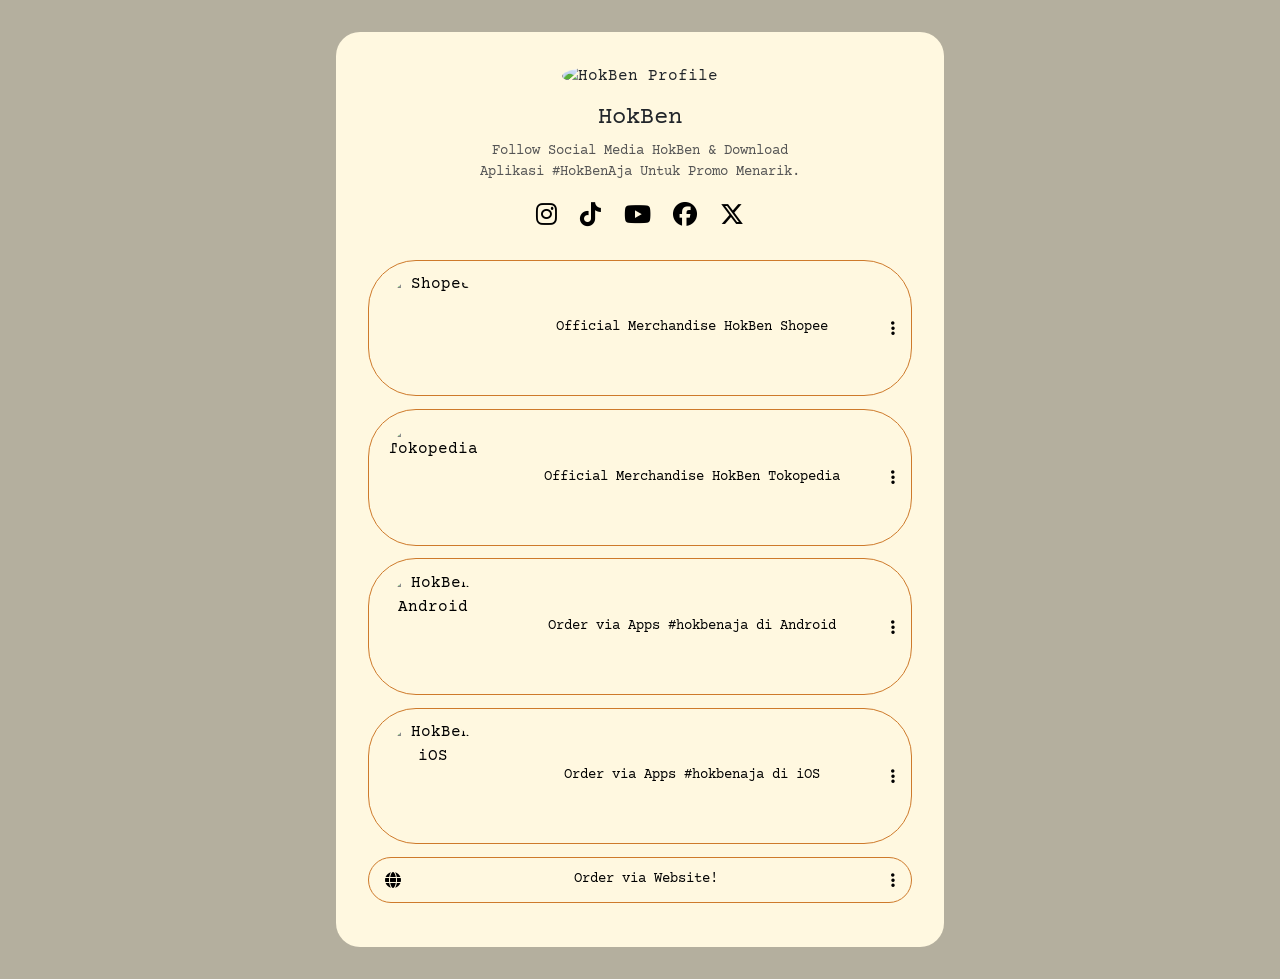
==== linktree.html @ 63de99ca "tugas pertemuan 5" ====
<!DOCTYPE html>
<html lang="en">

<head>
  <title>Tugas pertemuan 5 linktree</title>
  <meta charset="utf-8">
  <meta name="viewport" content="width=device-width, initial-scale=1">
  <link href="https://fonts.googleapis.com" rel="preconnect">
  <link href="https://fonts.gstatic.com" rel="preconnect" crossorigin>
  <link href="https://fonts.googleapis.com/css2?family=Courier+Prime:wght@400;700&display=swap" rel="stylesheet">
  <link rel="stylesheet" href="https://cdn.jsdelivr.net/npm/bootstrap@4.6.2/dist/css/bootstrap.min.css">

  <!--font awesome buat logo logo-->
  <link rel="stylesheet" href="https://cdnjs.cloudflare.com/ajax/libs/font-awesome/6.5.0/css/all.min.css">

  <style>
    /* =====body===== */
    body {
      background-color: #b4af9e;
      display: flex;
      justify-content: center;
      font-family: 'Courier Prime', monospace;
    }

    /* =====header utama===== */
    .header-utama {
      background-color: #fff8e0;
      width: 100%;
      max-width: 38rem;
      border-radius: 1.5rem;
      padding: 2rem;
      margin-top: 2rem;
      margin-bottom: 2rem;
      text-align: center;
      height: fit-content;
    }

    /* =====foto profil===== */
    .header-utama img.rounded-circle {
      width: 6rem;
      height: 6rem;
      object-fit: cover;
      margin-bottom: 1rem;
    }

    /* =====nama===== */
    .header-utama h4 {
      font-weight: 400;
      margin-bottom: 0.5rem;
    }

    /* =====deskripsi===== */
    .header-utama p {
      font-size: 0.9rem;
      color: #555;
      margin-bottom: 1rem;
    }

    /* =====sosmed awesome===== */
    .sosmed a {
      color: black;
      font-size: 1.5rem;
      margin: 0 0.4rem;
      transition: transform 0.2s ease;
      display: inline-block;
    }

    .sosmed a:hover {
      transform: scale(1.2);
      color: #555;
    }

    /* =====tombol link===== */
    .tombol-link {
      background-color: #fff8e0;
      border: 0.08rem solid #ce7a2b;
      border-radius: 3rem;
      padding: 0.7rem 1rem;
      margin-bottom: 0.8rem;
      color: black;
      transition: background-color 0.2s ease, transform 0.2s ease;
    }

    .tombol-link:hover {
      background-color: #f0e8d0;
      color: black;
      text-decoration: none;
    }

    /* =====logo di tombol===== */
    .tombol-link img {
      width: 2rem;
      height: 2rem;
      object-fit: contain;
      margin-right: 0.8rem;
      flex-shrink: 0;
      border-radius: 50%;
    }


    /* =====teks di tombol===== */
    .tombol-link span {
      flex-grow: 1;
      font-size: 0.9rem;
      text-align: center;
    }

    /* =====titik tiga===== */
    .tombol-link .fa-ellipsis-v {
      font-size: 1rem;
      color: #aaa;
      flex-shrink: 0;
    }

    /* =====globe===== */
    .icon-globe {
      font-size: 2rem;
      margin-right: 0.8rem;
      flex-shrink: 0;
      color: black;
    }
  </style>
</head>

<body>
  <div class="header-utama">
    <!--header profil-->
    <img src="https://upload.wikimedia.org/wikipedia/id/f/f1/HokBen_new_logo.png" class="rounded-circle img-fluid"
      alt="HokBen Profile">

    <h4>HokBen</h4>
    <p>Follow Social Media HokBen & Download <br>
      Aplikasi #HokBenAja Untuk Promo Menarik.</p>

    <!--icon social media-->
    <div class="sosmed mt-3">
      <a href="#"><i class="fa-brands fa-instagram"></i></a>
      <a href="#"><i class="fa-brands fa-tiktok"></i></a>
      <a href="#"><i class="fa-brands fa-youtube"></i></a>
      <a href="#"><i class="fa-brands fa-facebook"></i></a>
      <a href="#"><i class="fa-brands fa-x-twitter"></i></a>
    </div>

    <!--tombol link link-->
    <div class="tombol-wrapper mt-4">

      <!--tombol 1-->
      <a href="#" class="tombol-link d-flex align-items-center">
        <img src="https://images.seeklogo.com/logo-png/32/1/shopee-logo-png_seeklogo-326282.png" class="rounded-circle"
          alt="Shopee">
        <span>Official Merchandise HokBen Shopee</span>
        <i class="fa-solid fa-ellipsis-vertical"></i>
      </a>

      <!--tombol 2-->
      <a href="#" class="tombol-link d-flex align-items-center">
        <img src="https://images.seeklogo.com/logo-png/37/1/tokopedia-logo-png_seeklogo-373974.png"
          class="rounded-circle" alt="Tokopedia">
        <span>Official Merchandise HokBen Tokopedia</span>
        <i class="fa-solid fa-ellipsis-vertical"></i>
      </a>

      <!--tombol 3-->
      <a href="#" class="tombol-link d-flex align-items-center">
        <img src="https://upload.wikimedia.org/wikipedia/id/f/f1/HokBen_new_logo.png" class="rounded-circle"
          alt="HokBen Android">
        <span>Order via Apps #hokbenaja di Android</span>
        <i class="fa-solid fa-ellipsis-vertical"></i>
      </a>

      <!--tombol 4-->
      <a href="#" class="tombol-link d-flex align-items-center">
        <img src="https://upload.wikimedia.org/wikipedia/id/f/f1/HokBen_new_logo.png" class="rounded-circle"
          alt="HokBen iOS">
        <span>Order via Apps #hokbenaja di iOS</span>
        <i class="fa-solid fa-ellipsis-vertical"></i>
      </a>

      <!-- Tombol 5 -->
      <a href="#" class="tombol-link d-flex align-items-center">
        <i class="fa-solid fa-globe"></i>
        <span>Order via Website!</span>
        <i class="fa-solid fa-ellipsis-vertical"></i>
      </a>

    </div>
  </div>

  <!--script dibawah biar website ga lambat-->
  <script src="https://cdn.jsdelivr.net/npm/jquery@3.7.1/dist/jquery.slim.min.js"></script>
  <script src="https://cdn.jsdelivr.net/npm/popper.js@1.16.1/dist/umd/popper.min.js"></script>
  <script src="https://cdn.jsdelivr.net/npm/bootstrap@4.6.2/dist/js/bootstrap.bundle.min.js"></script>

</body>

</html>
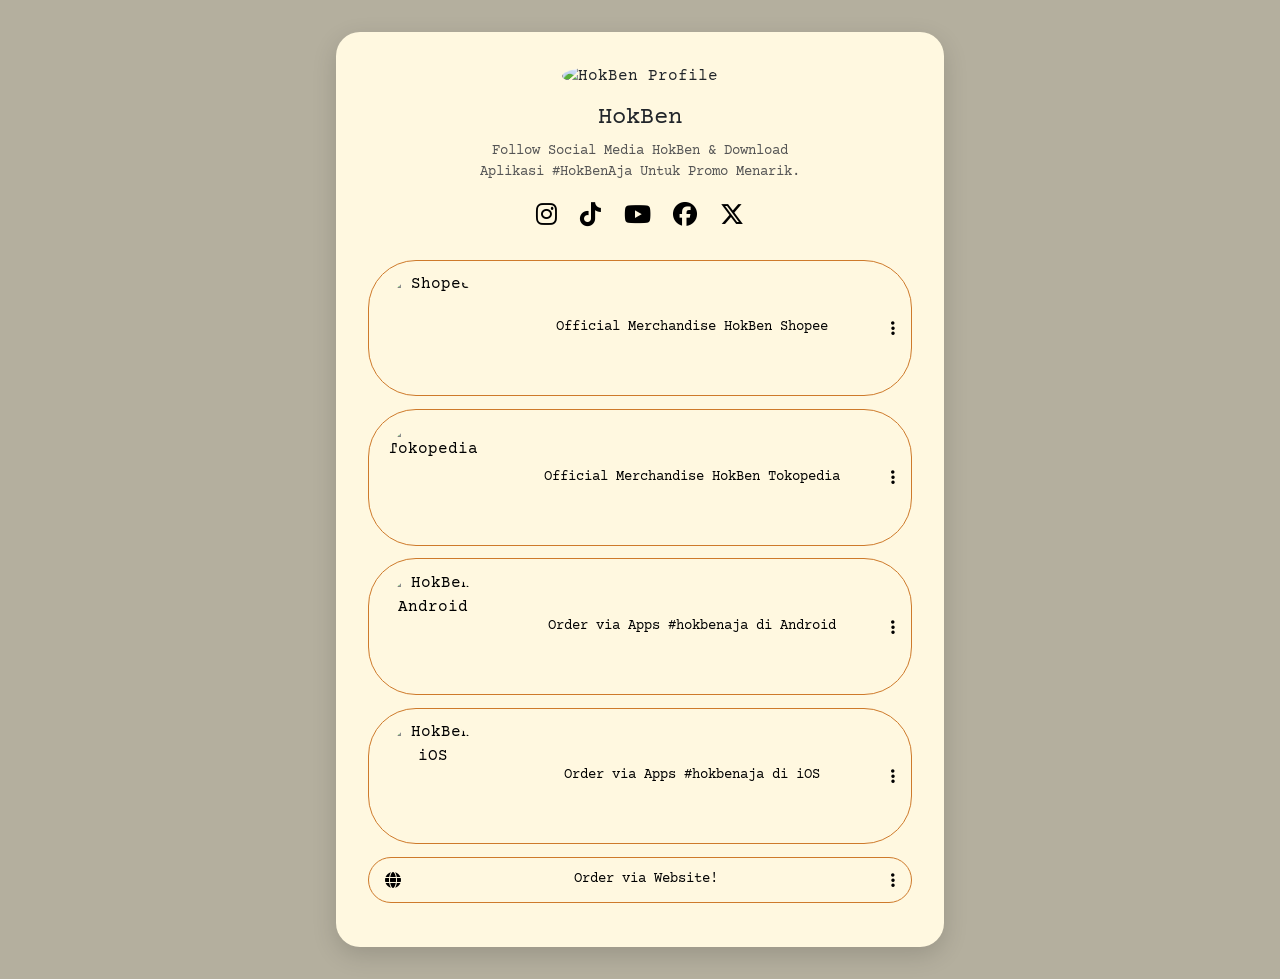
==== commit aac974cd: "tugas pertemuan 5" ====
--- a/linktree.html
+++ b/linktree.html
@@ -33,6 +33,7 @@
       margin-bottom: 2rem;
       text-align: center;
       height: fit-content;
+      box-shadow: 0 0.5rem 1.5rem rgba(0, 0, 0, 0.15); 
     }
 
     /* =====foto profil===== */
@@ -89,8 +90,8 @@
 
     /* =====logo di tombol===== */
     .tombol-link img {
-      width: 2rem;
-      height: 2rem;
+      width: 1rem;
+      height: 1rem;
       object-fit: contain;
       margin-right: 0.8rem;
       flex-shrink: 0;
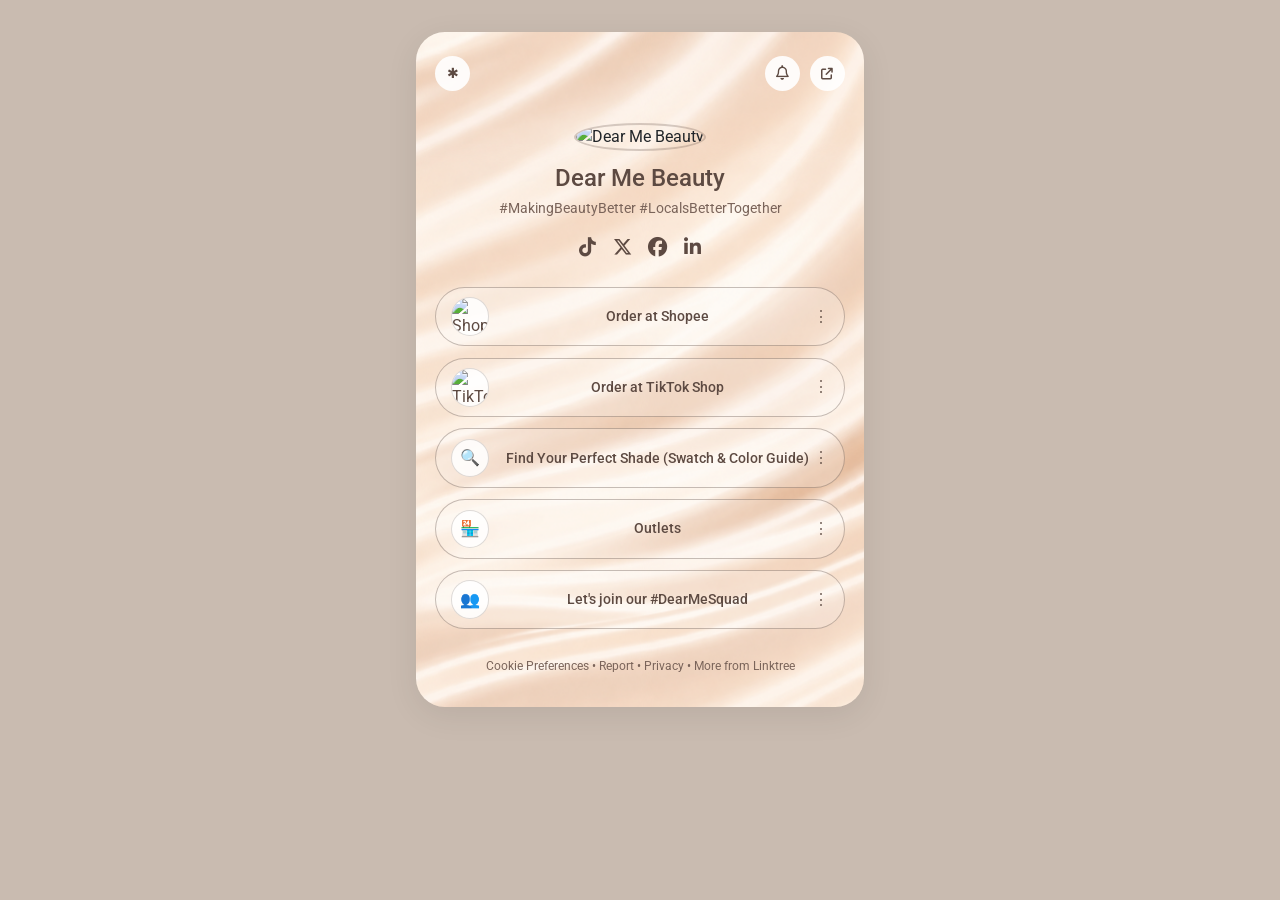
==== commit 51c1f454: "Tugas pra ETS" ====
--- a/linktree.html
+++ b/linktree.html
@@ -2,196 +2,279 @@
 <html lang="en">
 
 <head>
-  <title>Tugas pertemuan 5 linktree</title>
-  <meta charset="utf-8">
-  <meta name="viewport" content="width=device-width, initial-scale=1">
-  <link href="https://fonts.googleapis.com" rel="preconnect">
-  <link href="https://fonts.gstatic.com" rel="preconnect" crossorigin>
-  <link href="https://fonts.googleapis.com/css2?family=Courier+Prime:wght@400;700&display=swap" rel="stylesheet">
-  <link rel="stylesheet" href="https://cdn.jsdelivr.net/npm/bootstrap@4.6.2/dist/css/bootstrap.min.css">
-
-  <!--font awesome buat logo logo-->
-  <link rel="stylesheet" href="https://cdnjs.cloudflare.com/ajax/libs/font-awesome/6.5.0/css/all.min.css">
-
-  <style>
-    /* =====body===== */
-    body {
-      background-color: #b4af9e;
-      display: flex;
-      justify-content: center;
-      font-family: 'Courier Prime', monospace;
-    }
-
-    /* =====header utama===== */
-    .header-utama {
-      background-color: #fff8e0;
-      width: 100%;
-      max-width: 38rem;
-      border-radius: 1.5rem;
-      padding: 2rem;
-      margin-top: 2rem;
-      margin-bottom: 2rem;
-      text-align: center;
-      height: fit-content;
-      box-shadow: 0 0.5rem 1.5rem rgba(0, 0, 0, 0.15); 
-    }
-
-    /* =====foto profil===== */
-    .header-utama img.rounded-circle {
-      width: 6rem;
-      height: 6rem;
-      object-fit: cover;
-      margin-bottom: 1rem;
-    }
-
-    /* =====nama===== */
-    .header-utama h4 {
-      font-weight: 400;
-      margin-bottom: 0.5rem;
-    }
-
-    /* =====deskripsi===== */
-    .header-utama p {
-      font-size: 0.9rem;
-      color: #555;
-      margin-bottom: 1rem;
-    }
-
-    /* =====sosmed awesome===== */
-    .sosmed a {
-      color: black;
-      font-size: 1.5rem;
-      margin: 0 0.4rem;
-      transition: transform 0.2s ease;
-      display: inline-block;
-    }
-
-    .sosmed a:hover {
-      transform: scale(1.2);
-      color: #555;
-    }
-
-    /* =====tombol link===== */
-    .tombol-link {
-      background-color: #fff8e0;
-      border: 0.08rem solid #ce7a2b;
-      border-radius: 3rem;
-      padding: 0.7rem 1rem;
-      margin-bottom: 0.8rem;
-      color: black;
-      transition: background-color 0.2s ease, transform 0.2s ease;
-    }
-
-    .tombol-link:hover {
-      background-color: #f0e8d0;
-      color: black;
-      text-decoration: none;
-    }
-
-    /* =====logo di tombol===== */
-    .tombol-link img {
-      width: 1rem;
-      height: 1rem;
-      object-fit: contain;
-      margin-right: 0.8rem;
-      flex-shrink: 0;
-      border-radius: 50%;
-    }
-
-
-    /* =====teks di tombol===== */
-    .tombol-link span {
-      flex-grow: 1;
-      font-size: 0.9rem;
-      text-align: center;
-    }
-
-    /* =====titik tiga===== */
-    .tombol-link .fa-ellipsis-v {
-      font-size: 1rem;
-      color: #aaa;
-      flex-shrink: 0;
-    }
-
-    /* =====globe===== */
-    .icon-globe {
-      font-size: 2rem;
-      margin-right: 0.8rem;
-      flex-shrink: 0;
-      color: black;
-    }
-  </style>
+    <title>Tugas pertemuan 5 linktree</title>
+    <meta charset="utf-8">
+    <meta name="viewport" content="width=device-width, initial-scale=1">
+
+    <!-- Google Font -->
+    <link rel="preconnect" href="https://fonts.googleapis.com">
+    <link rel="preconnect" href="https://fonts.gstatic.com" crossorigin>
+    <link
+        href="https://fonts.googleapis.com/css2?family=Lexend:wght@100..900&family=Montserrat:ital,wght@0,100..900;1,100..900&family=Open+Sans:ital,wght@0,300..800;1,300..800&family=Oswald:wght@200..700&family=Raleway:ital,wght@0,100..900;1,100..900&family=Roboto:ital,wght@0,100..900;1,100..900&display=swap"
+        rel="stylesheet">
+
+    <!-- Bootstrap -->
+    <link rel="stylesheet" href="https://cdn.jsdelivr.net/npm/bootstrap@4.6.2/dist/css/bootstrap.min.css">
+
+    <!-- Font Awesome -->
+    <link rel="stylesheet" href="https://cdnjs.cloudflare.com/ajax/libs/font-awesome/6.5.0/css/all.min.css">
+
+    <style>
+        /* =====body===== */
+        body {
+            background-color: #c9bbb0;
+            min-height: 100vh;
+            display: flex;
+            justify-content: center;
+            align-items: flex-start;
+            padding: 2rem 1rem;
+        }
+
+        /* =====card utama===== */
+        .card-lt {
+            width: 100%;
+            max-width: 28rem;
+            border-radius: 1.8rem;
+            padding: 1.5rem 1.2rem 2rem;
+            position: relative;
+            overflow: hidden;
+            background-image: url("assets/img/silk-bg.png");
+            background-size: cover;
+            background-position: center;
+            background-repeat: no-repeat;
+
+            box-shadow: 0 0.5rem 2rem rgba(0, 0, 0, 0.08);
+        }
+
+
+
+        /* =====header===== */
+        .header {
+            display: flex;
+            justify-content: space-between;
+            align-items: center;
+            margin-bottom: 2rem;
+        }
+
+        .header-right {
+            display: flex;
+            gap: 0.6rem;
+        }
+
+        /* bulatan putih header */
+        .h-circle {
+            width: 2.2rem;
+            height: 2.2rem;
+            border-radius: 50%;
+            background: rgba(255, 255, 255, 0.9);
+            display: flex;
+            justify-content: center;
+            align-items: center;
+            font-size: 0.9rem;
+            color: #5d4a42;
+            position: relative;
+            cursor: pointer;
+        }
+
+        /* =====profile===== */
+        .profile {
+            text-align: center;
+            margin-bottom: 1.5rem;
+        }
+
+        .profile img {
+            width: 5rem;
+            height: 5rem;
+            border-radius: 50%;
+            object-fit: cover;
+            margin-bottom: 0.8rem;
+            border: 0.15rem solid rgba(93, 74, 66, 0.25);
+        }
+
+        .profile h4 {
+            font-weight: 500;
+            color: #5d4a42;
+            margin-bottom: 0.3rem;
+        }
+
+        .profile p {
+            font-size: 0.85rem;
+            color: #7a645a;
+            margin-bottom: 1rem;
+        }
+
+        /* =====sosmed===== */
+        .sosmed a {
+            color: #5d4a42;
+            font-size: 1.2rem;
+            margin: 0 0.4rem;
+            transition: transform 0.2s;
+            display: inline-block;
+        }
+
+        .sosmed a:hover {
+            transform: scale(1.2);
+        }
+
+        /* =====tombol link===== */
+        .tombol-link {
+            display: flex;
+            align-items: center;
+            justify-content: space-between;
+            padding: 0.6rem 0.9rem;
+            border-radius: 999rem;
+            border: 0.08rem solid rgba(93, 74, 66, 0.35);
+            background: rgba(255, 255, 255, 0.22);
+            color: #5d4a42;
+            margin-bottom: 0.7rem;
+            text-decoration: none;
+            transition: background 0.2s;
+            outline: none;
+        }
+
+        .tombol-link:hover,
+        .tombol-link:focus {
+            background: rgba(150, 120, 105, 0.3);
+            color: #5d4a42;
+            text-decoration: none;
+            outline: none;
+        }
+
+        /* =====lingkaran ikon di tombol===== */
+        .icon-circle {
+            width: 2.4rem;
+            height: 2.4rem;
+            border-radius: 50%;
+            background: rgba(255, 255, 255, 0.85);
+            display: flex;
+            justify-content: center;
+            align-items: center;
+            overflow: hidden;
+            flex-shrink: 0;
+            border: 0.06rem solid rgba(93, 74, 66, 0.2);
+            margin-right: 0.8rem;
+        }
+
+        .icon-circle img {
+            width: 100%;
+            height: 100%;
+            object-fit: cover;
+        }
+
+        .icon-circle span {
+            font-size: 1rem;
+        }
+
+        /* =====teks tombol===== */
+        .link-text {
+            flex-grow: 1;
+            font-size: 0.88rem;
+            font-weight: 500;
+            text-align: center;
+        }
+
+        /* =====titik tiga===== */
+        .dots {
+            font-size: 1rem;
+            opacity: 0.8;
+        }
+
+        /* =====footer===== */
+        .footer {
+            text-align: center;
+            margin-top: 1.8rem;
+            font-size: 0.72rem;
+            color: #7a645a;
+        }
+    </style>
 </head>
 
 <body>
-  <div class="header-utama">
-    <!--header profil-->
-    <img src="https://upload.wikimedia.org/wikipedia/id/f/f1/HokBen_new_logo.png" class="rounded-circle img-fluid"
-      alt="HokBen Profile">
-
-    <h4>HokBen</h4>
-    <p>Follow Social Media HokBen & Download <br>
-      Aplikasi #HokBenAja Untuk Promo Menarik.</p>
-
-    <!--icon social media-->
-    <div class="sosmed mt-3">
-      <a href="#"><i class="fa-brands fa-instagram"></i></a>
-      <a href="#"><i class="fa-brands fa-tiktok"></i></a>
-      <a href="#"><i class="fa-brands fa-youtube"></i></a>
-      <a href="#"><i class="fa-brands fa-facebook"></i></a>
-      <a href="#"><i class="fa-brands fa-x-twitter"></i></a>
+    <!-- =====card utama===== -->
+    <div class="card-lt">
+
+        <!-- =====header===== -->
+        <div class="header">
+            <div class="h-circle">✱</div>
+            <div class="header-right">
+                <div class="h-circle">
+                    <i class="fa-regular fa-bell"></i>
+                    <span class="badge-dot"></span>
+                </div>
+                <div class="h-circle">
+                    <i class="fa-solid fa-arrow-up-right-from-square" style="font-size:0.75rem;"></i>
+                </div>
+            </div>
+        </div>
+
+        <!-- =====profile===== -->
+        <div class="profile">
+            <img src="https://pbs.twimg.com/profile_images/1973288506475827201/0JIdT2ie.jpg" alt="Dear Me Beauty">
+            <h4>Dear Me Beauty</h4>
+            <p>#MakingBeautyBetter #LocalsBetterTogether</p>
+
+            <!-- =====sosmed===== -->
+            <div class="sosmed">
+                <a href="#"><i class="fa-brands fa-tiktok"></i></a>
+                <a href="#"><i class="fa-brands fa-x-twitter"></i></a>
+                <a href="#"><i class="fa-brands fa-facebook"></i></a>
+                <a href="#"><i class="fa-brands fa-linkedin-in"></i></a>
+            </div>
+        </div>
+
+        <!-- =====links===== -->
+        <div class="links">
+
+            <!-- Shopee -->
+            <div class="tombol-link">
+                <div class="icon-circle">
+                    <img src="https://cdn-icons-png.flaticon.com/512/5968/5968853.png" alt="Shopee">
+                </div>
+                <span class="link-text">Order at Shopee</span>
+                <span class="dots">⋮</span>
+            </div>
+
+            <!-- TikTok Shop -->
+            <div class="tombol-link">
+                <div class="icon-circle">
+                    <img src="https://cdn-icons-png.flaticon.com/512/3046/3046121.png" alt="TikTok">
+                </div>
+                <span class="link-text">Order at TikTok Shop</span>
+                <span class="dots">⋮</span>
+            </div>
+
+            <!-- Find Your Perfect Shade -->
+            <div class="tombol-link">
+                <div class="icon-circle"><span>🔍</span></div>
+                <span class="link-text">Find Your Perfect Shade (Swatch &amp; Color Guide)</span>
+                <span class="dots">⋮</span>
+            </div>
+
+            <!-- Outlets -->
+            <div class="tombol-link">
+                <div class="icon-circle"><span>🏪</span></div>
+                <span class="link-text">Outlets</span>
+                <span class="dots">⋮</span>
+            </div>
+
+            <!-- DearMeSquad -->
+            <div class="tombol-link">
+                <div class="icon-circle"><span>👥</span></div>
+                <span class="link-text">Let's join our #DearMeSquad</span>
+                <span class="dots">⋮</span>
+            </div>
+
+        </div>
+
+        <!-- =====footer===== -->
+        <div class="footer">
+            Cookie Preferences • Report • Privacy • More from Linktree
+        </div>
+
     </div>
 
-    <!--tombol link link-->
-    <div class="tombol-wrapper mt-4">
-
-      <!--tombol 1-->
-      <a href="#" class="tombol-link d-flex align-items-center">
-        <img src="https://images.seeklogo.com/logo-png/32/1/shopee-logo-png_seeklogo-326282.png" class="rounded-circle"
-          alt="Shopee">
-        <span>Official Merchandise HokBen Shopee</span>
-        <i class="fa-solid fa-ellipsis-vertical"></i>
-      </a>
-
-      <!--tombol 2-->
-      <a href="#" class="tombol-link d-flex align-items-center">
-        <img src="https://images.seeklogo.com/logo-png/37/1/tokopedia-logo-png_seeklogo-373974.png"
-          class="rounded-circle" alt="Tokopedia">
-        <span>Official Merchandise HokBen Tokopedia</span>
-        <i class="fa-solid fa-ellipsis-vertical"></i>
-      </a>
-
-      <!--tombol 3-->
-      <a href="#" class="tombol-link d-flex align-items-center">
-        <img src="https://upload.wikimedia.org/wikipedia/id/f/f1/HokBen_new_logo.png" class="rounded-circle"
-          alt="HokBen Android">
-        <span>Order via Apps #hokbenaja di Android</span>
-        <i class="fa-solid fa-ellipsis-vertical"></i>
-      </a>
-
-      <!--tombol 4-->
-      <a href="#" class="tombol-link d-flex align-items-center">
-        <img src="https://upload.wikimedia.org/wikipedia/id/f/f1/HokBen_new_logo.png" class="rounded-circle"
-          alt="HokBen iOS">
-        <span>Order via Apps #hokbenaja di iOS</span>
-        <i class="fa-solid fa-ellipsis-vertical"></i>
-      </a>
-
-      <!-- Tombol 5 -->
-      <a href="#" class="tombol-link d-flex align-items-center">
-        <i class="fa-solid fa-globe"></i>
-        <span>Order via Website!</span>
-        <i class="fa-solid fa-ellipsis-vertical"></i>
-      </a>
-
-    </div>
-  </div>
-
-  <!--script dibawah biar website ga lambat-->
-  <script src="https://cdn.jsdelivr.net/npm/jquery@3.7.1/dist/jquery.slim.min.js"></script>
-  <script src="https://cdn.jsdelivr.net/npm/popper.js@1.16.1/dist/umd/popper.min.js"></script>
-  <script src="https://cdn.jsdelivr.net/npm/bootstrap@4.6.2/dist/js/bootstrap.bundle.min.js"></script>
-
+    <script src="https://cdn.jsdelivr.net/npm/jquery@3.5.1/dist/jquery.slim.min.js"></script>
+    <script src="https://cdn.jsdelivr.net/npm/bootstrap@4.6.2/dist/js/bootstrap.bundle.min.js"></script>
 </body>
 
 </html>
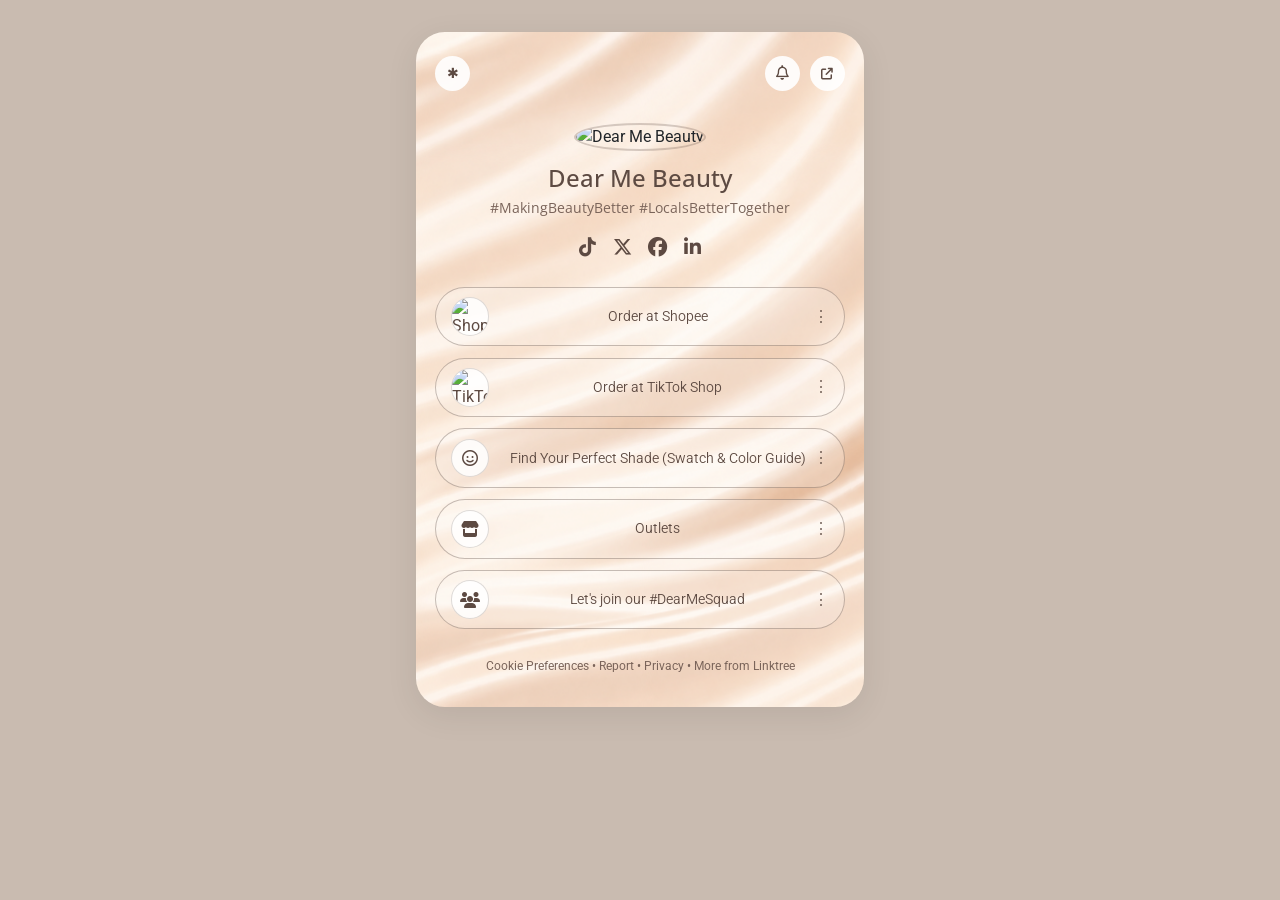
==== commit d95cd8d3: "Tugas pertemuan 5" ====
--- a/linktree.html
+++ b/linktree.html
@@ -2,279 +2,288 @@
 <html lang="en">
 
 <head>
-    <title>Tugas pertemuan 5 linktree</title>
-    <meta charset="utf-8">
-    <meta name="viewport" content="width=device-width, initial-scale=1">
-
-    <!-- Google Font -->
-    <link rel="preconnect" href="https://fonts.googleapis.com">
-    <link rel="preconnect" href="https://fonts.gstatic.com" crossorigin>
-    <link
-        href="https://fonts.googleapis.com/css2?family=Lexend:wght@100..900&family=Montserrat:ital,wght@0,100..900;1,100..900&family=Open+Sans:ital,wght@0,300..800;1,300..800&family=Oswald:wght@200..700&family=Raleway:ital,wght@0,100..900;1,100..900&family=Roboto:ital,wght@0,100..900;1,100..900&display=swap"
-        rel="stylesheet">
-
-    <!-- Bootstrap -->
-    <link rel="stylesheet" href="https://cdn.jsdelivr.net/npm/bootstrap@4.6.2/dist/css/bootstrap.min.css">
-
-    <!-- Font Awesome -->
-    <link rel="stylesheet" href="https://cdnjs.cloudflare.com/ajax/libs/font-awesome/6.5.0/css/all.min.css">
-
-    <style>
-        /* =====body===== */
-        body {
-            background-color: #c9bbb0;
-            min-height: 100vh;
-            display: flex;
-            justify-content: center;
-            align-items: flex-start;
-            padding: 2rem 1rem;
-        }
-
-        /* =====card utama===== */
-        .card-lt {
-            width: 100%;
-            max-width: 28rem;
-            border-radius: 1.8rem;
-            padding: 1.5rem 1.2rem 2rem;
-            position: relative;
-            overflow: hidden;
-            background-image: url("assets/img/silk-bg.png");
-            background-size: cover;
-            background-position: center;
-            background-repeat: no-repeat;
-
-            box-shadow: 0 0.5rem 2rem rgba(0, 0, 0, 0.08);
-        }
-
-
-
-        /* =====header===== */
-        .header {
-            display: flex;
-            justify-content: space-between;
-            align-items: center;
-            margin-bottom: 2rem;
-        }
-
-        .header-right {
-            display: flex;
-            gap: 0.6rem;
-        }
-
-        /* bulatan putih header */
-        .h-circle {
-            width: 2.2rem;
-            height: 2.2rem;
-            border-radius: 50%;
-            background: rgba(255, 255, 255, 0.9);
-            display: flex;
-            justify-content: center;
-            align-items: center;
-            font-size: 0.9rem;
-            color: #5d4a42;
-            position: relative;
-            cursor: pointer;
-        }
-
-        /* =====profile===== */
-        .profile {
-            text-align: center;
-            margin-bottom: 1.5rem;
-        }
-
-        .profile img {
-            width: 5rem;
-            height: 5rem;
-            border-radius: 50%;
-            object-fit: cover;
-            margin-bottom: 0.8rem;
-            border: 0.15rem solid rgba(93, 74, 66, 0.25);
-        }
-
-        .profile h4 {
-            font-weight: 500;
-            color: #5d4a42;
-            margin-bottom: 0.3rem;
-        }
-
-        .profile p {
-            font-size: 0.85rem;
-            color: #7a645a;
-            margin-bottom: 1rem;
-        }
-
-        /* =====sosmed===== */
-        .sosmed a {
-            color: #5d4a42;
-            font-size: 1.2rem;
-            margin: 0 0.4rem;
-            transition: transform 0.2s;
-            display: inline-block;
-        }
-
-        .sosmed a:hover {
-            transform: scale(1.2);
-        }
-
-        /* =====tombol link===== */
-        .tombol-link {
-            display: flex;
-            align-items: center;
-            justify-content: space-between;
-            padding: 0.6rem 0.9rem;
-            border-radius: 999rem;
-            border: 0.08rem solid rgba(93, 74, 66, 0.35);
-            background: rgba(255, 255, 255, 0.22);
-            color: #5d4a42;
-            margin-bottom: 0.7rem;
-            text-decoration: none;
-            transition: background 0.2s;
-            outline: none;
-        }
-
-        .tombol-link:hover,
-        .tombol-link:focus {
-            background: rgba(150, 120, 105, 0.3);
-            color: #5d4a42;
-            text-decoration: none;
-            outline: none;
-        }
-
-        /* =====lingkaran ikon di tombol===== */
-        .icon-circle {
-            width: 2.4rem;
-            height: 2.4rem;
-            border-radius: 50%;
-            background: rgba(255, 255, 255, 0.85);
-            display: flex;
-            justify-content: center;
-            align-items: center;
-            overflow: hidden;
-            flex-shrink: 0;
-            border: 0.06rem solid rgba(93, 74, 66, 0.2);
-            margin-right: 0.8rem;
-        }
-
-        .icon-circle img {
-            width: 100%;
-            height: 100%;
-            object-fit: cover;
-        }
-
-        .icon-circle span {
-            font-size: 1rem;
-        }
-
-        /* =====teks tombol===== */
-        .link-text {
-            flex-grow: 1;
-            font-size: 0.88rem;
-            font-weight: 500;
-            text-align: center;
-        }
-
-        /* =====titik tiga===== */
-        .dots {
-            font-size: 1rem;
-            opacity: 0.8;
-        }
-
-        /* =====footer===== */
-        .footer {
-            text-align: center;
-            margin-top: 1.8rem;
-            font-size: 0.72rem;
-            color: #7a645a;
-        }
-    </style>
+  <title>Tugas pertemuan 5 linktree</title>
+  <meta charset="utf-8">
+  <meta name="viewport" content="width=device-width, initial-scale=1">
+
+  <!-- Google Font -->
+  <link rel="preconnect" href="https://fonts.googleapis.com">
+  <link rel="preconnect" href="https://fonts.gstatic.com" crossorigin>
+  <link
+    href="https://fonts.googleapis.com/css2?family=Lexend:wght@100..900&family=Montserrat:ital,wght@0,100..900;1,100..900&family=Open+Sans:ital,wght@0,300..800;1,300..800&family=Oswald:wght@200..700&family=Raleway:ital,wght@0,100..900;1,100..900&family=Roboto:ital,wght@0,100..900;1,100..900&display=swap"
+    rel="stylesheet">
+
+  <!-- Bootstrap -->
+  <link rel="stylesheet" href="https://cdn.jsdelivr.net/npm/bootstrap@4.6.2/dist/css/bootstrap.min.css">
+
+  <!-- Font Awesome -->
+  <link rel="stylesheet" href="https://cdnjs.cloudflare.com/ajax/libs/font-awesome/6.5.0/css/all.min.css">
+
+  <style>
+    /* =====body===== */
+    body {
+      background-color: #c9bbb0;
+      min-height: 100vh;
+      display: flex;
+      justify-content: center;
+      align-items: flex-start;
+      padding: 2rem 1rem;
+    }
+
+    /* =====card utama===== */
+    .card-lt {
+      width: 100%;
+      max-width: 28rem;
+      border-radius: 1.8rem;
+      padding: 1.5rem 1.2rem 2rem;
+      position: relative;
+      overflow: hidden;
+      background-image: url("assets/img/silk-bg.png");
+      background-size: cover;
+      background-position: center;
+      background-repeat: no-repeat;
+
+      box-shadow: 0 0.5rem 2rem rgba(0, 0, 0, 0.08);
+    }
+
+
+
+    /* =====header===== */
+    .header {
+      display: flex;
+      justify-content: space-between;
+      align-items: center;
+      margin-bottom: 2rem;
+    }
+
+    .header-right {
+      display: flex;
+      gap: 0.6rem;
+    }
+
+    /* bulatan putih header */
+    .h-circle {
+      width: 2.2rem;
+      height: 2.2rem;
+      border-radius: 50%;
+      background: rgba(255, 255, 255, 0.9);
+      display: flex;
+      justify-content: center;
+      align-items: center;
+      font-size: 0.9rem;
+      color: #5d4a42;
+      position: relative;
+      cursor: pointer;
+    }
+
+    /* =====profile===== */
+    .profile {
+      text-align: center;
+      margin-bottom: 1.5rem;
+    }
+
+    .profile img {
+      width: 5rem;
+      height: 5rem;
+      border-radius: 50%;
+      object-fit: cover;
+      margin-bottom: 0.8rem;
+      border: 0.15rem solid rgba(93, 74, 66, 0.25);
+    }
+
+    .profile h4 {
+      font-family: "Open Sans", sans-serif;
+      font-weight: 500;
+      color: #5d4a42;
+      margin-bottom: 0.3rem;
+    }
+
+    .profile p {
+      font-family: "Open Sans", sans-serif;
+      font-size: 0.85rem;
+      font-weight: 400;
+      color: #7a645a;
+      margin-bottom: 1rem;
+    }
+
+    /* =====sosmed===== */
+    .sosmed a {
+      color: #5d4a42;
+      font-size: 1.2rem;
+      margin: 0 0.4rem;
+      transition: transform 0.2s;
+      display: inline-block;
+    }
+
+    .sosmed a:hover {
+      transform: scale(1.2);
+    }
+
+    /* =====tombol link===== */
+    .tombol-link {
+      display: flex;
+      align-items: center;
+      justify-content: space-between;
+      padding: 0.6rem 0.9rem;
+      border-radius: 999rem;
+      border: 0.08rem solid rgba(93, 74, 66, 0.35);
+      background: rgba(255, 255, 255, 0.22);
+      color: #5d4a42;
+      margin-bottom: 0.7rem;
+      text-decoration: none;
+      transition: background 0.2s;
+      outline: none;
+    }
+
+    .tombol-link:hover,
+    .tombol-link:focus {
+      background: rgba(150, 120, 105, 0.3);
+      color: #5d4a42;
+      text-decoration: none;
+      outline: none;
+    }
+
+    /* =====lingkaran ikon di tombol===== */
+    .icon-circle {
+      width: 2.4rem;
+      height: 2.4rem;
+      border-radius: 50%;
+      background: rgba(255, 255, 255, 0.85);
+      display: flex;
+      justify-content: center;
+      align-items: center;
+      overflow: hidden;
+      flex-shrink: 0;
+      border: 0.06rem solid rgba(93, 74, 66, 0.2);
+      margin-right: 0.8rem;
+    }
+
+    .icon-circle img {
+      width: 100%;
+      height: 100%;
+      object-fit: cover;
+    }
+
+    .icon-circle span {
+      font-size: 1rem;
+    }
+
+    /* =====teks tombol===== */
+    .link-text {
+      flex-grow: 1;
+      font-size: 0.88rem;
+      font-weight: 350;
+      text-align: center;
+    }
+
+    /* =====titik tiga===== */
+    .dots {
+      font-size: 1rem;
+      opacity: 0.8;
+    }
+
+    /* =====footer===== */
+    .footer {
+      text-align: center;
+      margin-top: 1.8rem;
+      font-size: 0.72rem;
+      color: #7a645a;
+    }
+  </style>
 </head>
 
 <body>
-    <!-- =====card utama===== -->
-    <div class="card-lt">
-
-        <!-- =====header===== -->
-        <div class="header">
-            <div class="h-circle">✱</div>
-            <div class="header-right">
-                <div class="h-circle">
-                    <i class="fa-regular fa-bell"></i>
-                    <span class="badge-dot"></span>
-                </div>
-                <div class="h-circle">
-                    <i class="fa-solid fa-arrow-up-right-from-square" style="font-size:0.75rem;"></i>
-                </div>
-            </div>
-        </div>
-
-        <!-- =====profile===== -->
-        <div class="profile">
-            <img src="https://pbs.twimg.com/profile_images/1973288506475827201/0JIdT2ie.jpg" alt="Dear Me Beauty">
-            <h4>Dear Me Beauty</h4>
-            <p>#MakingBeautyBetter #LocalsBetterTogether</p>
-
-            <!-- =====sosmed===== -->
-            <div class="sosmed">
-                <a href="#"><i class="fa-brands fa-tiktok"></i></a>
-                <a href="#"><i class="fa-brands fa-x-twitter"></i></a>
-                <a href="#"><i class="fa-brands fa-facebook"></i></a>
-                <a href="#"><i class="fa-brands fa-linkedin-in"></i></a>
-            </div>
-        </div>
-
-        <!-- =====links===== -->
-        <div class="links">
-
-            <!-- Shopee -->
-            <div class="tombol-link">
-                <div class="icon-circle">
-                    <img src="https://cdn-icons-png.flaticon.com/512/5968/5968853.png" alt="Shopee">
-                </div>
-                <span class="link-text">Order at Shopee</span>
-                <span class="dots">⋮</span>
-            </div>
-
-            <!-- TikTok Shop -->
-            <div class="tombol-link">
-                <div class="icon-circle">
-                    <img src="https://cdn-icons-png.flaticon.com/512/3046/3046121.png" alt="TikTok">
-                </div>
-                <span class="link-text">Order at TikTok Shop</span>
-                <span class="dots">⋮</span>
-            </div>
-
-            <!-- Find Your Perfect Shade -->
-            <div class="tombol-link">
-                <div class="icon-circle"><span>🔍</span></div>
-                <span class="link-text">Find Your Perfect Shade (Swatch &amp; Color Guide)</span>
-                <span class="dots">⋮</span>
-            </div>
-
-            <!-- Outlets -->
-            <div class="tombol-link">
-                <div class="icon-circle"><span>🏪</span></div>
-                <span class="link-text">Outlets</span>
-                <span class="dots">⋮</span>
-            </div>
-
-            <!-- DearMeSquad -->
-            <div class="tombol-link">
-                <div class="icon-circle"><span>👥</span></div>
-                <span class="link-text">Let's join our #DearMeSquad</span>
-                <span class="dots">⋮</span>
-            </div>
-
-        </div>
-
-        <!-- =====footer===== -->
-        <div class="footer">
-            Cookie Preferences • Report • Privacy • More from Linktree
-        </div>
-
-    </div>
-
-    <script src="https://cdn.jsdelivr.net/npm/jquery@3.5.1/dist/jquery.slim.min.js"></script>
-    <script src="https://cdn.jsdelivr.net/npm/bootstrap@4.6.2/dist/js/bootstrap.bundle.min.js"></script>
+  <!-- =====card utama===== -->
+  <div class="card-lt">
+
+    <!-- =====header===== -->
+    <div class="header">
+      <div class="h-circle">✱</div>
+      <div class="header-right">
+        <div class="h-circle">
+          <i class="fa-regular fa-bell"></i>
+          <span class="badge-dot"></span>
+        </div>
+        <div class="h-circle">
+          <i class="fa-solid fa-arrow-up-right-from-square" style="font-size:0.75rem;"></i>
+        </div>
+      </div>
+    </div>
+
+    <!-- =====profile===== -->
+    <div class="profile">
+      <img src="https://pbs.twimg.com/profile_images/1973288506475827201/0JIdT2ie.jpg" alt="Dear Me Beauty">
+      <h4>Dear Me Beauty</h4>
+      <p>#MakingBeautyBetter #LocalsBetterTogether</p>
+
+      <!-- =====sosmed===== -->
+      <div class="sosmed">
+        <a href="#"><i class="fa-brands fa-tiktok"></i></a>
+        <a href="#"><i class="fa-brands fa-x-twitter"></i></a>
+        <a href="#"><i class="fa-brands fa-facebook"></i></a>
+        <a href="#"><i class="fa-brands fa-linkedin-in"></i></a>
+      </div>
+    </div>
+
+    <!-- =====links===== -->
+    <div class="links">
+
+      <!-- Shopee -->
+      <div class="tombol-link">
+        <div class="icon-circle">
+          <img src="https://encrypted-tbn0.gstatic.com/images?q=tbn:ANd9GcQiazvZAd4rnjUXakUnVZGcwi8I8qXMlL9bfA&s" alt="Shopee">
+        </div>
+        <span class="link-text">Order at Shopee</span>
+        <span class="dots">⋮</span>
+      </div>
+
+      <!-- TikTok Shop -->
+      <div class="tombol-link">
+        <div class="icon-circle">
+          <img src="https://i.pinimg.com/736x/7e/13/eb/7e13eb80f38bd66715091004ee7038d0.jpg" alt="TikTok">
+        </div>
+        <span class="link-text">Order at TikTok Shop</span>
+        <span class="dots">⋮</span>
+      </div>
+
+      <!-- Find Your Perfect Shade -->
+      <div class="tombol-link">
+        <div class="icon-circle">
+          <i class="fa-regular fa-face-smile"></i>
+        </div>
+        <span class="link-text">Find Your Perfect Shade (Swatch &amp; Color Guide)</span>
+        <span class="dots">⋮</span>
+      </div>
+
+      <!-- Outlets -->
+      <div class="tombol-link">
+        <div class="icon-circle">
+          <i class="fa-solid fa-store"></i>
+        </div>
+        <span class="link-text">Outlets</span>
+        <span class="dots">⋮</span>
+      </div>
+
+      <!-- DearMeSquad -->
+      <div class="tombol-link">
+        <div class="icon-circle">
+          <i class="fa-solid fa-users"></i>
+        </div>
+        <span class="link-text">Let's join our #DearMeSquad</span>
+        <span class="dots">⋮</span>
+      </div>
+
+    </div>
+
+    <!-- =====footer===== -->
+    <div class="footer">
+      Cookie Preferences • Report • Privacy • More from Linktree
+    </div>
+
+  </div>
+
+  <script src="https://cdn.jsdelivr.net/npm/jquery@3.5.1/dist/jquery.slim.min.js"></script>
+  <script src="https://cdn.jsdelivr.net/npm/bootstrap@4.6.2/dist/js/bootstrap.bundle.min.js"></script>
 </body>
 
 </html>
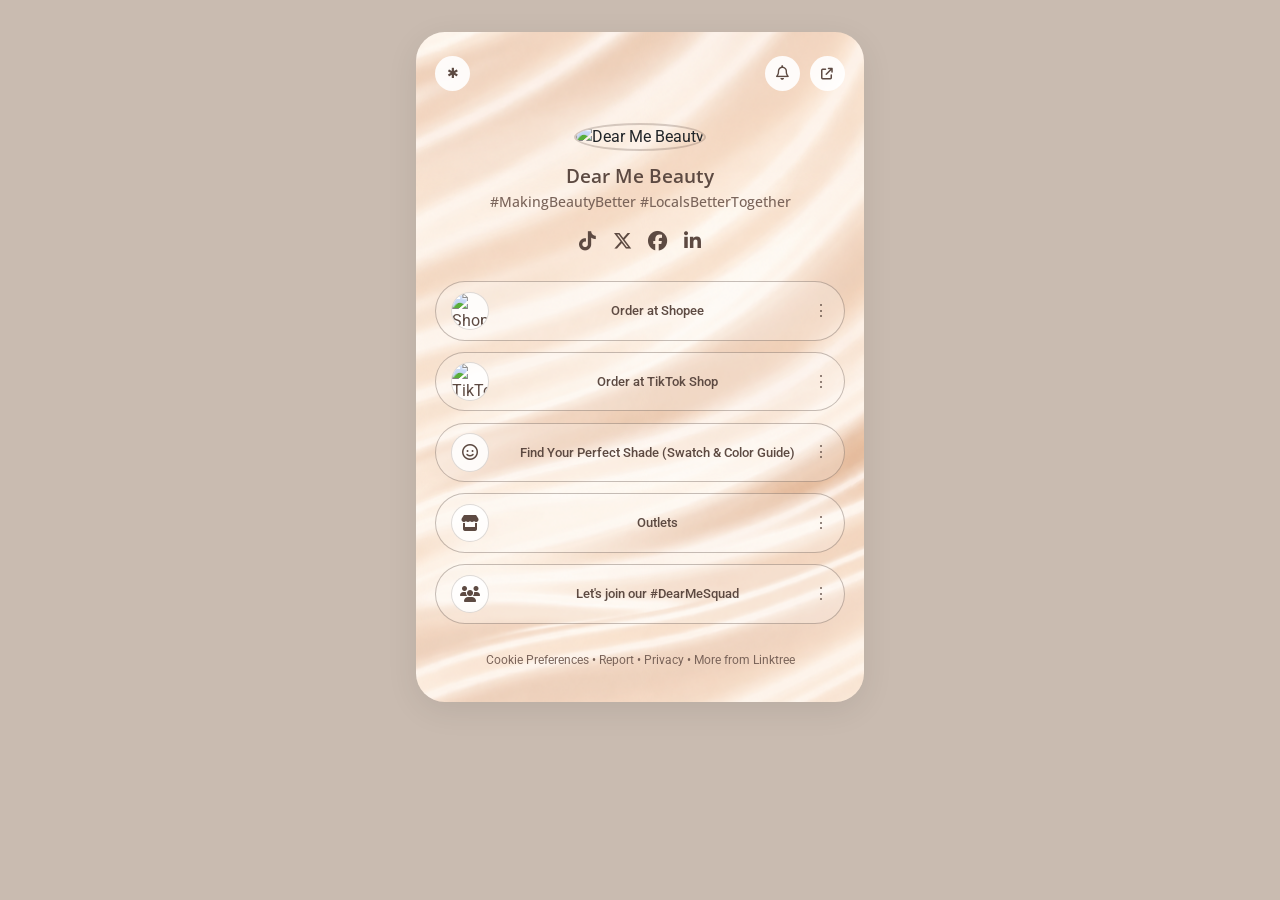
==== commit 9ab9b44c: "Tugas pertemuan 5" ====
--- a/linktree.html
+++ b/linktree.html
@@ -46,8 +46,6 @@
       box-shadow: 0 0.5rem 2rem rgba(0, 0, 0, 0.08);
     }
 
-
-
     /* =====header===== */
     .header {
       display: flex;
@@ -61,7 +59,6 @@
       gap: 0.6rem;
     }
 
-    /* bulatan putih header */
     .h-circle {
       width: 2.2rem;
       height: 2.2rem;
@@ -93,7 +90,8 @@
 
     .profile h4 {
       font-family: "Open Sans", sans-serif;
-      font-weight: 500;
+      font-weight: 600;
+      font-size: 1.2rem;
       color: #5d4a42;
       margin-bottom: 0.3rem;
     }
@@ -101,7 +99,7 @@
     .profile p {
       font-family: "Open Sans", sans-serif;
       font-size: 0.85rem;
-      font-weight: 400;
+      font-weight: 500;
       color: #7a645a;
       margin-bottom: 1rem;
     }
@@ -171,8 +169,8 @@
     /* =====teks tombol===== */
     .link-text {
       flex-grow: 1;
-      font-size: 0.88rem;
-      font-weight: 350;
+      font-size: 0.8rem;
+      font-weight: 500;
       text-align: center;
     }
 
